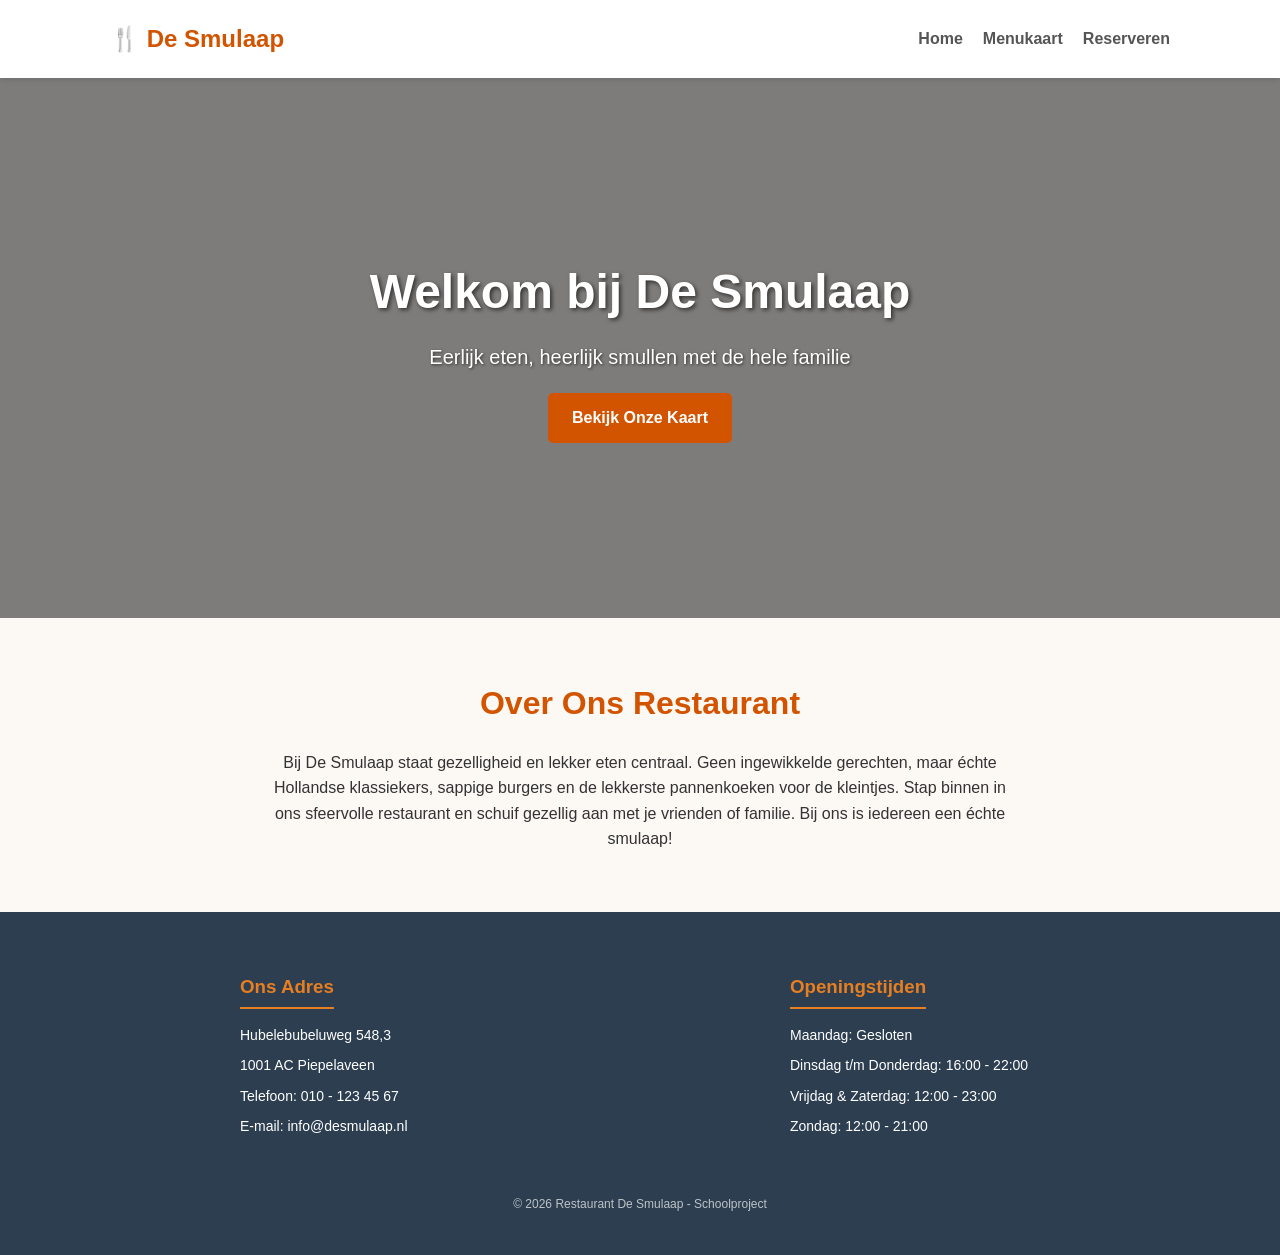
==== index.html @ 7629d1fe "Update index.html" ====
<!DOCTYPE html>
<html lang="nl">
<head>
    <meta charset="UTF-8">
    <meta name="viewport" content="width=device-width, initial-scale=1.0">
    <title>Restaurant De Smulaap | Gezellig & Heerlijk Smullen</title>
    <!-- Koppeling naar het losse CSS bestand -->
    <link rel="stylesheet" href="style.css">
</head>
<body>

    <!-- Navigatiebalk -->
    <header>
        <div class="nav-container">
            <a href="index.html" class="logo">🍴 De Smulaap</a>
            <nav>
                <ul>
                    <li><a href="index.html">Home</a></li>
                    <li><a href="menu.html">Menukaart</a></li>
                    <li><a href="reserveren.html">Reserveren</a></li>
                </ul>
            </nav>
        </div>
    </header>

    <!-- Welkomstsectie -->
    <section class="hero">
        <h1>Welkom bij De Smulaap</h1>
        <p>Eerlijk eten, heerlijk smullen met de hele familie</p>
        <a href="menu.html" class="btn">Bekijk Onze Kaart</a>
    </section>

    <!-- Over ons informatie -->
    <section class="about-section">
        <h2>Over Ons Restaurant</h2>
        <p>Bij De Smulaap staat gezelligheid en lekker eten centraal. Geen ingewikkelde gerechten, maar échte Hollandse klassiekers, sappige burgers en de lekkerste pannenkoeken voor de kleintjes. Stap binnen in ons sfeervolle restaurant en schuif gezellig aan met je vrienden of familie. Bij ons is iedereen een échte smulaap!</p>
    </section>

    <!-- Footer met praktische info -->
    <footer>
        <div class="footer-container">
            <div class="footer-box">
                <h3>Ons Adres</h3>
                <p>Hubelebubeluweg 548,3</p>
                <p>1001 AC Piepelaveen</p>
                <p>Telefoon: 010 - 123 45 67</p>
                <p>E-mail: info@desmulaap.nl</p>
            </div>
            <div class="footer-box">
                <h3>Openingstijden</h3>
                <p>Maandag: Gesloten</p>
                <p>Dinsdag t/m Donderdag: 16:00 - 22:00</p>
                <p>Vrijdag & Zaterdag: 12:00 - 23:00</p>
                <p>Zondag: 12:00 - 21:00</p>
            </div>
        </div>
        <div class="copyright">
            <p>&copy; 2026 Restaurant De Smulaap - Schoolproject</p>
        </div>
    </footer>

</body>
</html>
---- style.css ----
/* ==========================================
   BASISSTIJLEN & KLEUREN (De Smulaap)
   ========================================== */
* {
    margin: 0;
    padding: 0;
    box-sizing: border-box;
    font-family: 'Segoe UI', Tahoma, Geneva, Verdana, sans-serif;
}

body {
    background-color: #fcf9f5;
    color: #333;
    line-height: 1.6;
}

/* ==========================================
   NAVIGATIEBALK
   ========================================== */
header {
    background-color: #ffffff;
    box-shadow: 0 2px 5px rgba(0,0,0,0.1);
    position: sticky;
    top: 0;
    z-index: 1000;
}

.nav-container {
    display: flex;
    justify-content: space-between;
    align-items: center;
    max-width: 1100px;
    margin: 0 auto;
    padding: 20px;
}

.logo {
    font-size: 24px;
    font-weight: bold;
    color: #d35400; /* Warm oranje */
    text-decoration: none;
}

nav ul {
    display: flex;
    list-style: none;
}

nav ul li {
    margin-left: 20px;
}

nav ul li a {
    text-decoration: none;
    color: #555;
    font-weight: 600;
    transition: color 0.3s;
}

nav ul li a:hover {
    color: #d35400;
}

/* ==========================================
   STARTPAGINA (INDEX) & HERO SECTIES
   ========================================== */
.hero {
    background: linear-gradient(rgba(0, 0, 0, 0.5), rgba(0, 0, 0, 0.5)), url('https://unsplash.com') no-repeat center center/cover;
    height: 60vh;
    display: flex;
    flex-direction: column;
    justify-content: center;
    align-items: center;
    text-align: center;
    color: white;
    padding: 20px;
}

.hero h1 {
    font-size: 48px;
    margin-bottom: 10px;
    text-shadow: 2px 2px 4px rgba(0,0,0,0.6);
}

.hero p {
    font-size: 20px;
    margin-bottom: 20px;
    text-shadow: 1px 1px 3px rgba(0,0,0,0.6);
}

.btn {
    background-color: #d35400;
    color: white;
    padding: 12px 24px;
    text-decoration: none;
    border-radius: 5px;
    font-weight: bold;
    transition: background 0.3s;
}

.btn:hover {
    background-color: #e67e22;
}

.about-section {
    max-width: 800px;
    margin: 60px auto;
    text-align: center;
    padding: 0 20px;
}

.about-section h2 {
    font-size: 32px;
    color: #d35400;
    margin-bottom: 20px;
}

/* ==========================================
   MENUKAART (MENU)
   ========================================== */
.menu-title-section {
    background: linear-gradient(rgba(0, 0, 0, 0.4), rgba(0, 0, 0, 0.4)), url('https://unsplash.com') no-repeat center center/cover;
    height: 30vh;
    display: flex;
    justify-content: center;
    align-items: center;
    color: white;
    text-align: center;
}

.menu-title-section h1 {
    font-size: 42px;
    text-shadow: 2px 2px 4px rgba(0,0,0,0.6);
}

.menu-container {
    max-width: 1000px;
    margin: 40px auto;
    padding: 0 20px;
}

.menu-category {
    margin-bottom: 40px;
    background: #ffffff;
    padding: 25px;
    border-radius: 8px;
    box-shadow: 0 2px 10px rgba(0,0,0,0.05);
}

.menu-category h2 {
    color: #d35400;
    border-bottom: 2px solid #f39c12;
    padding-bottom: 8px;
    margin-bottom: 20px;
    font-size: 26px;
}

.menu-grid {
    display: grid;
    grid-template-columns: 1fr 1fr;
    gap: 20px;
}

.menu-item {
    padding: 10px 0;
    border-bottom: 1px dashed #ddd;
}

.menu-item-header {
    display: flex;
    justify-content: space-between;
    font-weight: bold;
    font-size: 18px;
}

.menu-item-price {
    color: #d35400;
}

.menu-item-description {
    font-size: 14px;
    color: #777;
    margin-top: 5px;
}

/* ==========================================
   RESERVERINGSFORMULIER (RESERVEREN)
   ========================================== */
.reservation-section {
    max-width: 600px;
    margin: 50px auto;
    padding: 30px;
    background: #ffffff;
    border-radius: 8px;
    box-shadow: 0 4px 15px rgba(0,0,0,0.05);
}

.reservation-section h1 {
    color: #d35400;
    margin-bottom: 10px;
    text-align: center;
}

.reservation-section p {
    text-align: center;
    color: #666;
    margin-bottom: 30px;
}

.form-group {
    margin-bottom: 20px;
}

.form-group label {
    display: block;
    margin-bottom: 8px;
    font-weight: 600;
    color: #444;
}

.form-group input, 
.form-group select, 
.form-group textarea {
    width: 100%;
    padding: 12px;
    border: 1px solid #ddd;
    border-radius: 5px;
    font-size: 16px;
    background-color: #fafafa;
    transition: border-color 0.3s;
}

.form-group input:focus, 
.form-group select:focus, 
.form-group textarea:focus {
    border-color: #d35400;
    outline: none;
    background-color: #fff;
}

.submit-btn {
    display: block;
    width: 100%;
    background-color: #d35400;
    color: white;
    border: none;
    padding: 14px;
    font-size: 18px;
    font-weight: bold;
    border-radius: 5px;
    cursor: pointer;
    transition: background 0.3s;
    margin-top: 25px;
}

.submit-btn:hover {
    background-color: #e67e22;
}

/* ==========================================
   FOOTER (ALGEMENE ONDERKANT)
   ========================================== */
footer {
    background-color: #2c3e50;
    color: white;
    padding: 40px 20px;
    margin-top: 60px;
}

.footer-container {
    display: flex;
    justify-content: space-around;
    flex-wrap: wrap;
    max-width: 1100px;
    margin: 0 auto;
}

.footer-box {
    margin: 20px;
    min-width: 250px;
}

.footer-box h3 {
    margin-bottom: 15px;
    color: #e67e22;
    border-bottom: 2px solid #e67e22;
    padding-bottom: 5px;
    display: inline-block;
}

.footer-box p {
    margin-bottom: 8px;
    font-size: 14px;
}

.copyright {
    text-align: center;
    margin-top: 30px;
    font-size: 12px;
    color: #bdc3c7;
}

/* ==========================================
   RESPONSIVE DESIGN (MOBIEL)
   ========================================== */
@media (max-width: 768px) {
    .nav-container {
        flex-direction: column;
    }
    nav ul {
        margin-top: 15px;
    }
    .menu-grid {
        grid-template-columns: 1fr;
    }
    .reservation-section {
        margin: 20px;
        padding: 20px;
    }
    .footer-container {
        flex-direction: column;
        text-align: center;
    }
    .footer-box h3 {
        display: block;
        width: 100%;
    }
}
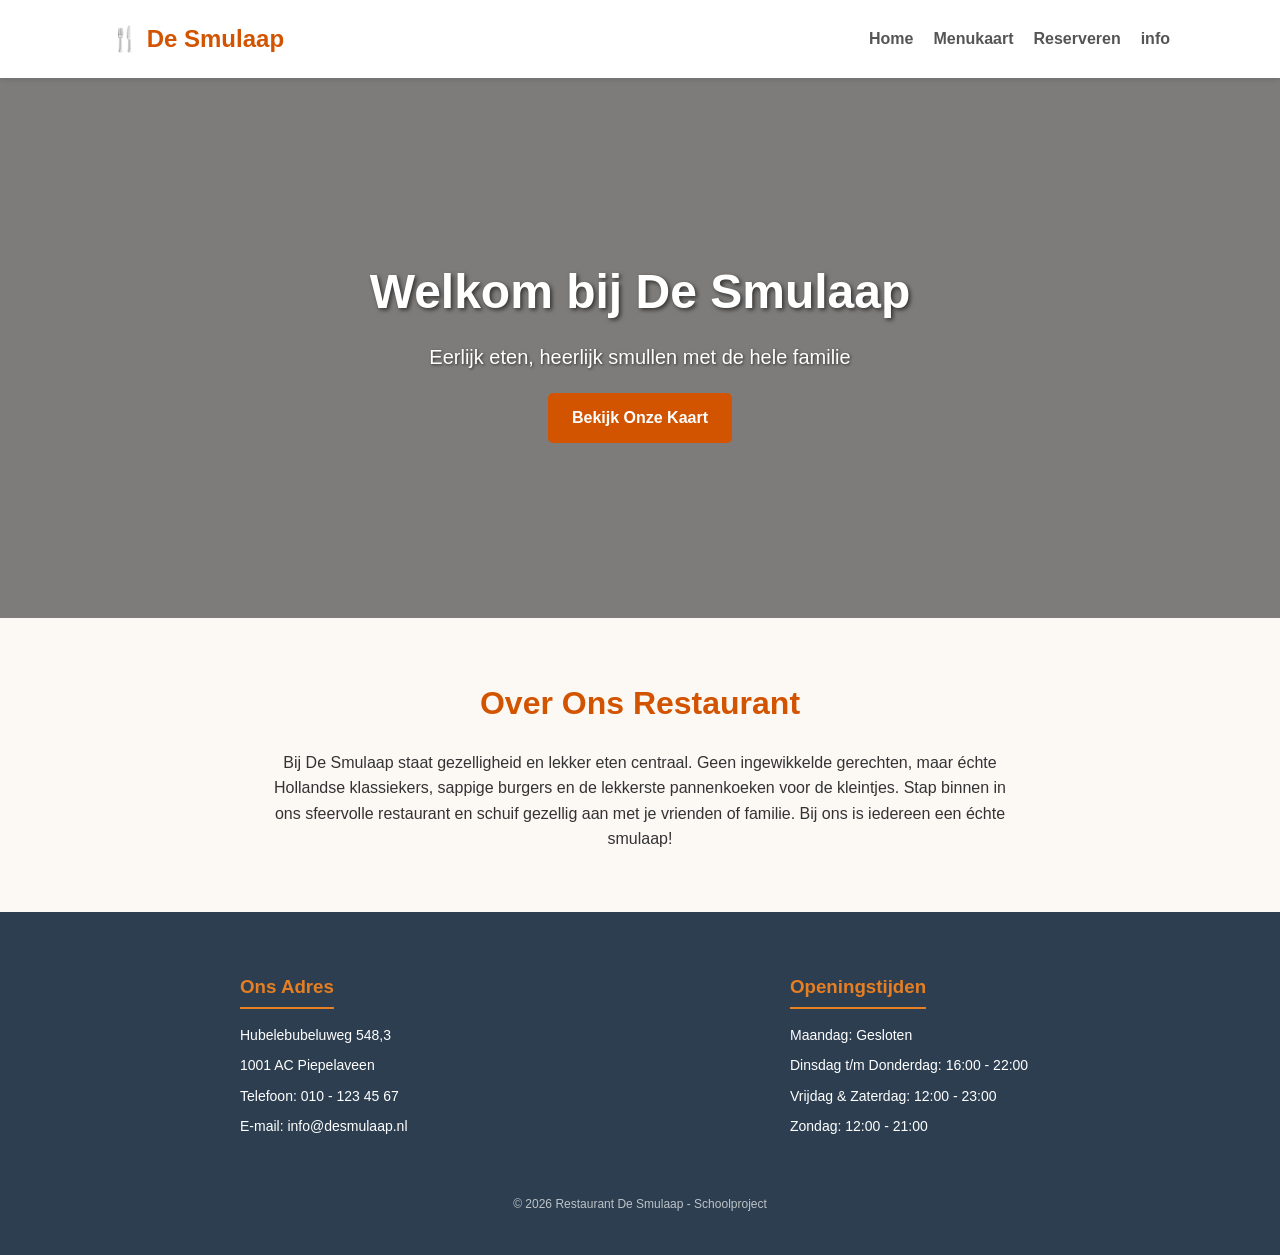
==== commit 07d16d80: "Update index.html" ====
--- a/index.html
+++ b/index.html
@@ -18,6 +18,7 @@
                     <li><a href="index.html">Home</a></li>
                     <li><a href="menu.html">Menukaart</a></li>
                     <li><a href="reserveren.html">Reserveren</a></li>
+                    <li><a href="info.html">info</a></li>
                 </ul>
             </nav>
         </div>
--- a/style.css
+++ b/style.css
@@ -326,3 +326,62 @@
         width: 100%;
     }
 }
+/* ==========================================
+   INFORMATIE & NIEUWS PAGINA (INFO)
+   ========================================== */
+.info-section {
+    max-width: 900px;
+    margin: 40px auto;
+    padding: 0 20px;
+}
+
+.info-card {
+    background: #ffffff;
+    padding: 25px;
+    border-radius: 8px;
+    box-shadow: 0 2px 10px rgba(0,0,0,0.05);
+    margin-bottom: 30px;
+}
+
+.info-card h2 {
+    color: #d35400;
+    border-bottom: 2px solid #f39c12;
+    padding-bottom: 8px;
+    margin-bottom: 20px;
+}
+
+.staff-grid {
+    display: grid;
+    grid-template-columns: repeat(auto-fit, minmax(200px, 1fr));
+    gap: 20px;
+    margin-top: 15px;
+}
+
+.staff-member {
+    background: #fcf9f5;
+    padding: 15px;
+    border-radius: 5px;
+    text-align: center;
+    border: 1px solid #eee;
+}
+
+.staff-role {
+    font-weight: bold;
+    color: #d35400;
+    margin-bottom: 5px;
+}
+
+.news-item {
+    background: #fcf9f5;
+    padding: 15px;
+    border-left: 4px solid #d35400;
+    border-radius: 0 5px 5px 0;
+    margin-top: 15px;
+}
+
+.news-date {
+    font-size: 12px;
+    color: #777;
+    margin-bottom: 5px;
+}
+
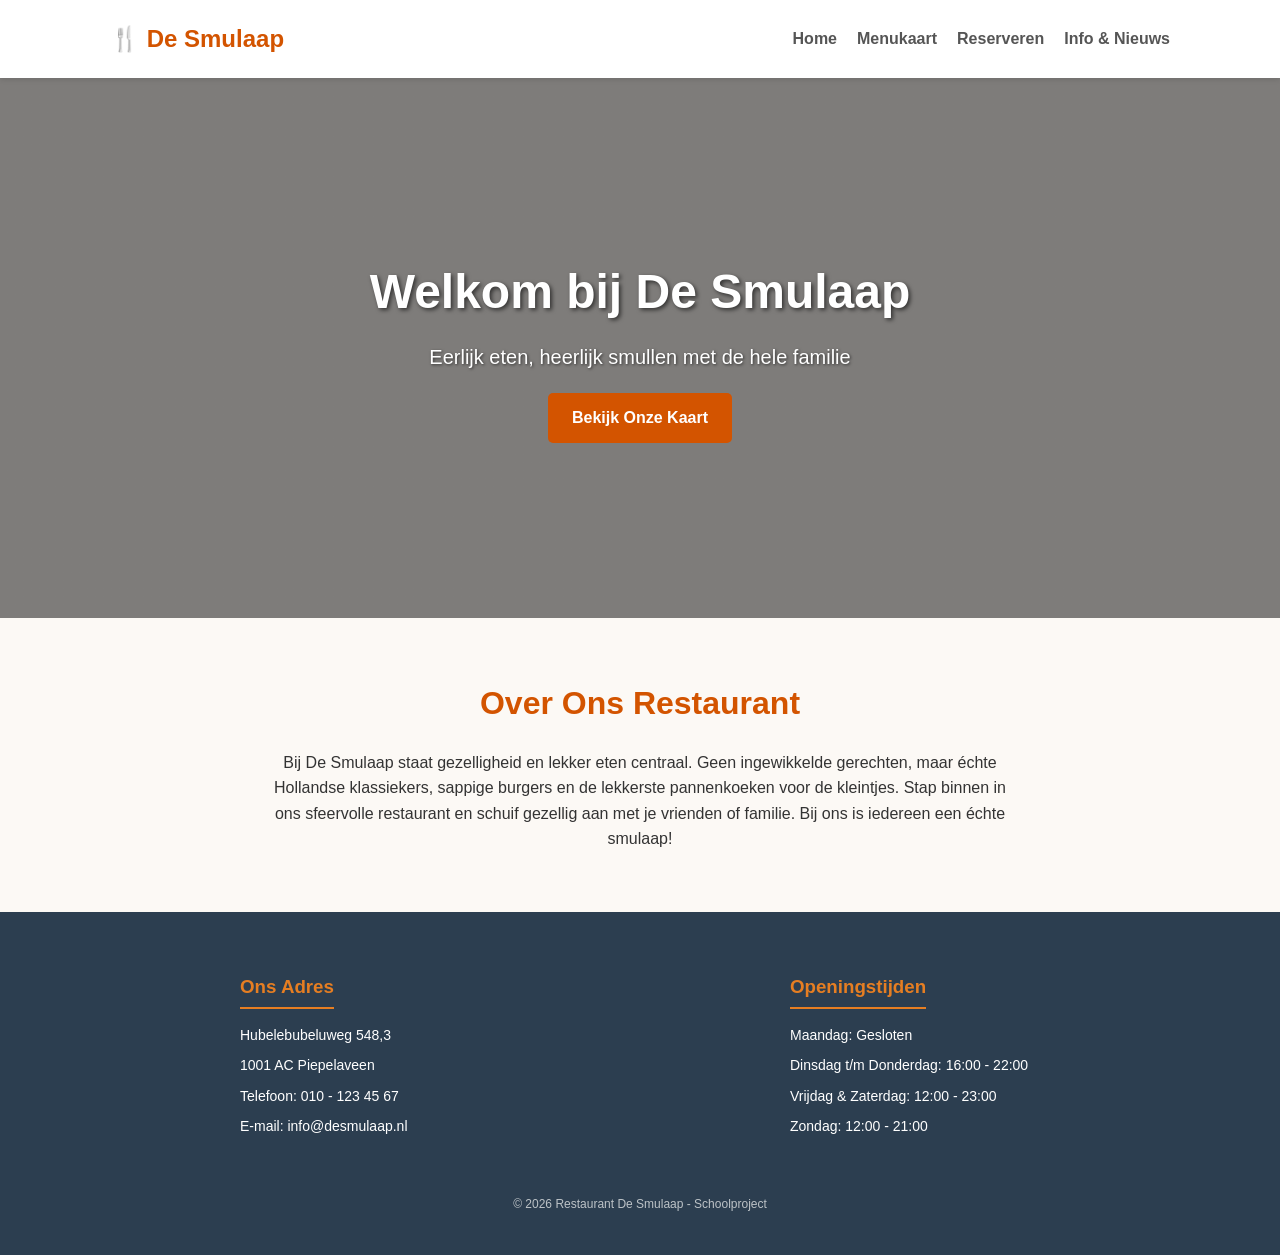
==== commit a537d26a: "Update index.html" ====
--- a/index.html
+++ b/index.html
@@ -18,7 +18,7 @@
                     <li><a href="index.html">Home</a></li>
                     <li><a href="menu.html">Menukaart</a></li>
                     <li><a href="reserveren.html">Reserveren</a></li>
-                    <li><a href="info.html">info</a></li>
+                    <li><a href="info.html">Info & Nieuws</a></li>
                 </ul>
             </nav>
         </div>
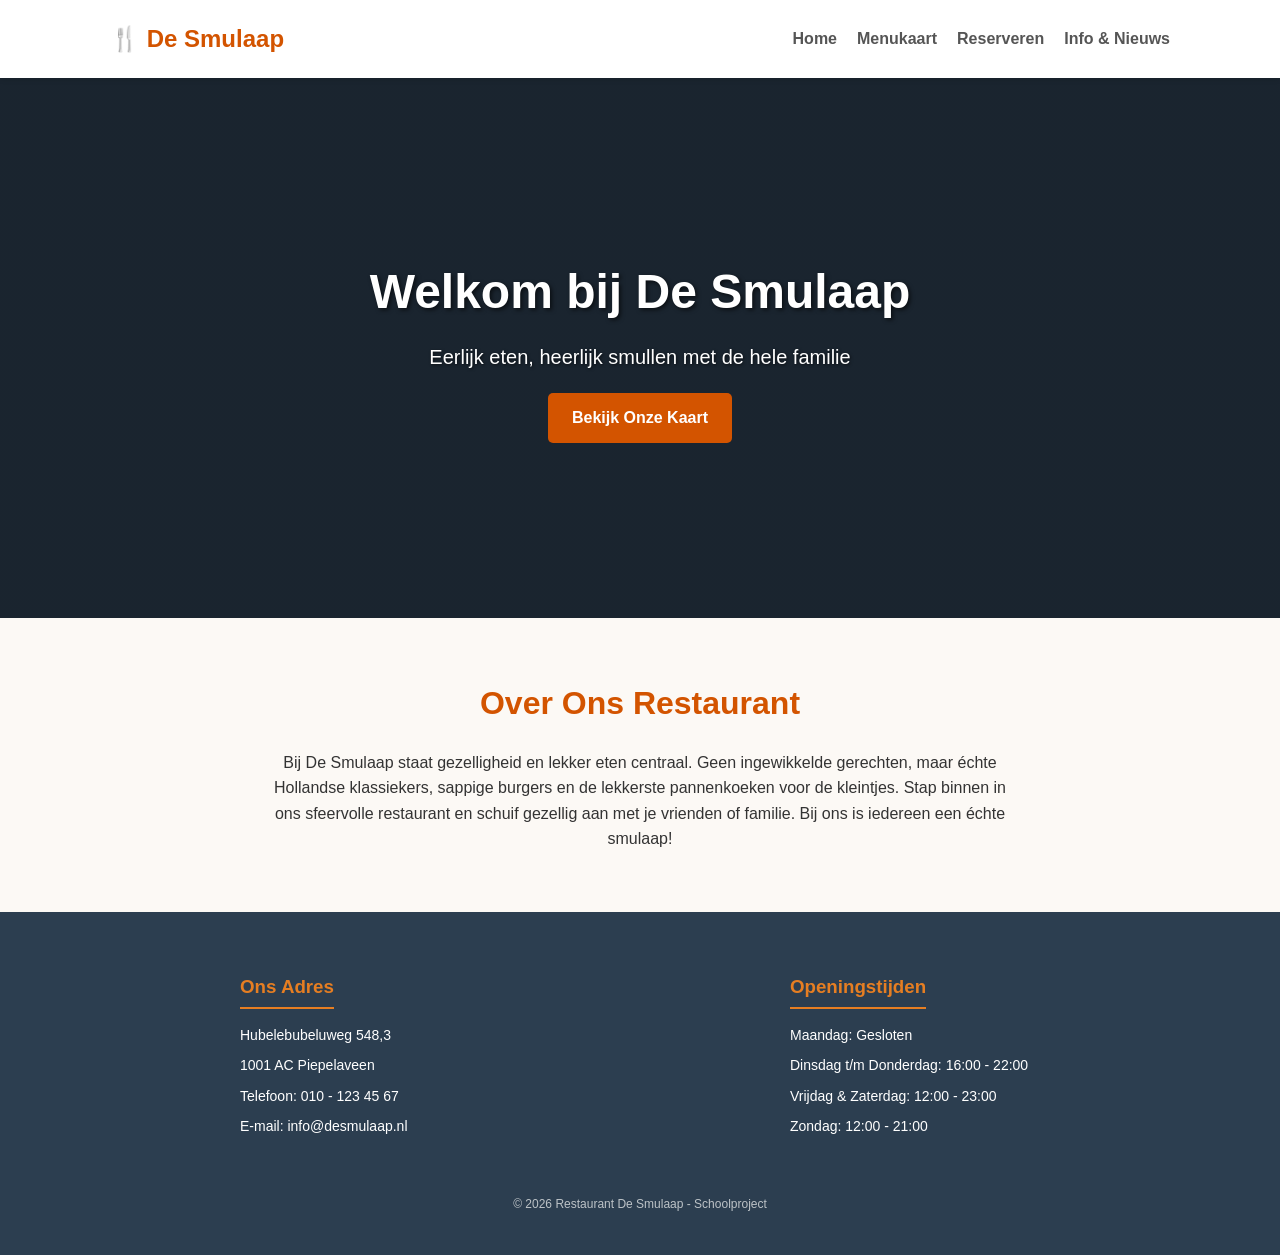
==== commit a10a1250: "Update index.html" ====
--- a/index.html
+++ b/index.html
@@ -4,8 +4,8 @@
     <meta charset="UTF-8">
     <meta name="viewport" content="width=device-width, initial-scale=1.0">
     <title>Restaurant De Smulaap | Gezellig & Heerlijk Smullen</title>
-    <!-- Koppeling naar het losse CSS bestand -->
     <link rel="stylesheet" href="style.css">
+    <link rel="icon" type="image/png" href="images/favicon.png">
 </head>
 <body>
 
@@ -24,7 +24,7 @@
         </div>
     </header>
 
-    <!-- Welkomstsectie -->
+    <!-- Welkomstsectie (Achtergrondkleur grijs wordt geregeld via CSS) -->
     <section class="hero">
         <h1>Welkom bij De Smulaap</h1>
         <p>Eerlijk eten, heerlijk smullen met de hele familie</p>
--- a/style.css
+++ b/style.css
@@ -384,4 +384,445 @@
     color: #777;
     margin-bottom: 5px;
 }
-
+/* ==========================================
+   EXTRA STYLING VOOR DE NIEUWSFOTO
+   ========================================== */
+.news-container {
+    display: flex;
+    gap: 20px;
+    align-items: center;
+    margin-top: 15px;
+}
+
+.news-image {
+    width: 200px;
+    height: 150px;
+    object-fit: cover;
+    border-radius: 5px;
+    box-shadow: 0 2px 5px rgba(0,0,0,0.1);
+}
+
+.news-content {
+    flex: 1;
+}
+
+/* Zorg dat op mobiel de foto boven de tekst komt */
+@media (max-width: 600px) {
+    .news-container {
+        flex-direction: column;
+        align-items: flex-start;
+    }
+    .news-image {
+        width: 100%;
+        height: auto;
+    }
+}
+/* ==========================================
+   BASISSTIJLEN & KLEUREN (De Smulaap)
+   ========================================== */
+* {
+    margin: 0;
+    padding: 0;
+    box-sizing: border-box;
+    font-family: 'Segoe UI', Tahoma, Geneva, Verdana, sans-serif;
+}
+
+body {
+    background-color: #fcf9f5;
+    color: #333;
+    line-height: 1.6;
+}
+
+/* ==========================================
+   NAVIGATIEBALK
+   ========================================== */
+header {
+    background-color: #ffffff;
+    box-shadow: 0 2px 5px rgba(0,0,0,0.1);
+    position: sticky;
+    top: 0;
+    z-index: 1000;
+}
+
+.nav-container {
+    display: flex;
+    justify-content: space-between;
+    align-items: center;
+    max-width: 1100px;
+    margin: 0 auto;
+    padding: 20px;
+}
+
+.logo {
+    font-size: 24px;
+    font-weight: bold;
+    color: #d35400;
+    text-decoration: none;
+}
+
+nav ul {
+    display: flex;
+    list-style: none;
+}
+
+nav ul li {
+    margin-left: 20px;
+}
+
+nav ul li a {
+    text-decoration: none;
+    color: #555;
+    font-weight: 600;
+    transition: color 0.3s;
+}
+
+nav ul li a:hover {
+    color: #d35400;
+}
+
+/* ==========================================
+   STARTPAGINA (INDEX)
+   ========================================== */
+.hero {
+    background-color: #34495e; /* De moderne grijze achtergrond */
+    height: 60vh;
+    display: flex;
+    flex-direction: column;
+    justify-content: center;
+    align-items: center;
+    text-align: center;
+    color: white;
+    padding: 20px;
+}
+
+.hero h1 {
+    font-size: 48px;
+    margin-bottom: 10px;
+    text-shadow: 2px 2px 4px rgba(0,0,0,0.6);
+}
+
+.hero p {
+    font-size: 20px;
+    margin-bottom: 20px;
+    text-shadow: 1px 1px 3px rgba(0,0,0,0.6);
+}
+
+.btn {
+    background-color: #d35400;
+    color: white;
+    padding: 12px 24px;
+    text-decoration: none;
+    border-radius: 5px;
+    font-weight: bold;
+    transition: background 0.3s;
+}
+
+.btn:hover {
+    background-color: #e67e22;
+}
+
+.about-section {
+    max-width: 800px;
+    margin: 60px auto;
+    text-align: center;
+    padding: 0 20px;
+}
+
+.about-section h2 {
+    font-size: 32px;
+    color: #d35400;
+    margin-bottom: 20px;
+}
+
+/* ==========================================
+   MENUKAART (MENU)
+   ========================================== */
+.menu-title-section {
+    background-color: #34495e; /* De moderne grijze achtergrond */
+    height: 30vh;
+    display: flex;
+    justify-content: center;
+    align-items: center;
+    color: white;
+    text-align: center;
+}
+
+.menu-title-section h1 {
+    font-size: 42px;
+    text-shadow: 2px 2px 4px rgba(0,0,0,0.6);
+}
+
+.menu-container {
+    max-width: 1000px;
+    margin: 40px auto;
+    padding: 0 20px;
+}
+
+.menu-category {
+    margin-bottom: 40px;
+    background: #ffffff;
+    padding: 25px;
+    border-radius: 8px;
+    box-shadow: 0 2px 10px rgba(0,0,0,0.05);
+}
+
+.menu-category h2 {
+    color: #d35400;
+    border-bottom: 2px solid #f39c12;
+    padding-bottom: 8px;
+    margin-bottom: 20px;
+    font-size: 26px;
+}
+
+.menu-grid {
+    display: grid;
+    grid-template-columns: 1fr 1fr;
+    gap: 20px;
+}
+
+.menu-item {
+    padding: 10px 0;
+    border-bottom: 1px dashed #ddd;
+}
+
+.menu-item-header {
+    display: flex;
+    justify-content: space-between;
+    font-weight: bold;
+    font-size: 18px;
+}
+
+.menu-item-price {
+    color: #d35400;
+}
+
+.menu-item-description {
+    font-size: 14px;
+    color: #777;
+    margin-top: 5px;
+}
+
+/* ==========================================
+   INFO & NIEUWS PAGINA (INFO)
+   ========================================== */
+.info-section {
+    max-width: 900px;
+    margin: 40px auto;
+    padding: 0 20px;
+}
+
+.info-card {
+    background: #ffffff;
+    padding: 25px;
+    border-radius: 8px;
+    box-shadow: 0 2px 10px rgba(0,0,0,0.05);
+    margin-bottom: 30px;
+}
+
+.info-card h2 {
+    color: #d35400;
+    border-bottom: 2px solid #f39c12;
+    padding-bottom: 8px;
+    margin-bottom: 20px;
+}
+
+.news-container {
+    display: flex;
+    gap: 20px;
+    align-items: center;
+    margin-top: 15px;
+}
+
+.news-image {
+    width: 200px;
+    height: 150px;
+    object-fit: cover;
+    border-radius: 5px;
+    box-shadow: 0 2px 5px rgba(0,0,0,0.1);
+}
+
+.news-content {
+    flex: 1;
+}
+
+.news-item {
+    background: #fcf9f5;
+    padding: 15px;
+    border-left: 4px solid #d35400;
+    border-radius: 0 5px 5px 0;
+    margin-top: 15px;
+}
+
+.news-date {
+    font-size: 12px;
+    color: #777;
+    margin-bottom: 5px;
+}
+
+.staff-grid {
+    display: grid;
+    grid-template-columns: repeat(auto-fit, minmax(200px, 1fr));
+    gap: 20px;
+    margin-top: 15px;
+}
+
+.staff-member {
+    background: #fcf9f5;
+    padding: 15px;
+    border-radius: 5px;
+    text-align: center;
+    border: 1px solid #eee;
+}
+
+.staff-role {
+    font-weight: bold;
+    color: #d35400;
+    margin-bottom: 5px;
+}
+
+/* ==========================================
+   RESERVERINGSFORMULIER
+   ========================================== */
+.reservation-section {
+    max-width: 600px;
+    margin: 50px auto;
+    padding: 30px;
+    background: #ffffff;
+    border-radius: 8px;
+    box-shadow: 0 4px 15px rgba(0,0,0,0.05);
+}
+
+.reservation-section h1 {
+    color: #d35400;
+    margin-bottom: 10px;
+    text-align: center;
+}
+
+.reservation-section p {
+    text-align: center;
+    color: #666;
+    margin-bottom: 30px;
+}
+
+.form-group {
+    margin-bottom: 20px;
+}
+
+.form-group label {
+    display: block;
+    margin-bottom: 8px;
+    font-weight: 600;
+    color: #444;
+}
+
+.form-group input, 
+.form-group select, 
+.form-group textarea {
+    width: 100%;
+    padding: 12px;
+    border: 1px solid #ddd;
+    border-radius: 5px;
+    font-size: 16px;
+    background-color: #fafafa;
+    transition: border-color 0.3s;
+}
+
+.form-group input:focus, 
+.form-group select:focus, 
+.form-group textarea:focus {
+    border-color: #d35400;
+    outline: none;
+    background-color: #fff;
+}
+
+.submit-btn {
+    display: block;
+    width: 100%;
+    background-color: #d35400;
+    color: white;
+    border: none;
+    padding: 14px;
+    font-size: 18px;
+    font-weight: bold;
+    border-radius: 5px;
+    cursor: pointer;
+    transition: background 0.3s;
+    margin-top: 25px;
+}
+
+.submit-btn:hover {
+    background-color: #e67e22;
+}
+
+/* ==========================================
+   FOOTER & RESPONSIVE DESIGN
+   ========================================== */
+footer {
+    background-color: #2c3e50;
+    color: white;
+    padding: 40px 20px;
+    margin-top: 60px;
+}
+
+.footer-container {
+    display: flex;
+    justify-content: space-around;
+    flex-wrap: wrap;
+    max-width: 1100px;
+    margin: 0 auto;
+}
+
+.footer-box {
+    margin: 20px;
+    min-width: 250px;
+}
+
+.footer-box h3 {
+    margin-bottom: 15px;
+    color: #e67e22;
+    border-bottom: 2px solid #e67e22;
+    padding-bottom: 5px;
+    display: inline-block;
+}
+
+.footer-box p {
+    margin-bottom: 8px;
+    font-size: 14px;
+}
+
+.copyright {
+    text-align: center;
+    margin-top: 30px;
+    font-size: 12px;
+    color: #bdc3c7;
+}
+
+@media (max-width: 768px) {
+    .nav-container {
+        flex-direction: column;
+    }
+    nav ul {
+        margin-top: 15px;
+    }
+    .menu-grid {
+        grid-template-columns: 1fr;
+    }
+    .reservation-section {
+        margin: 20px;
+        padding: 20px;
+    }
+    .footer-container {
+        flex-direction: column;
+        text-align: center;
+    }
+    .news-container {
+        flex-direction: column;
+        align-items: flex-start;
+    }
+    .news-image {
+        width: 100%;
+        height: auto;
+    }
+}
+
+
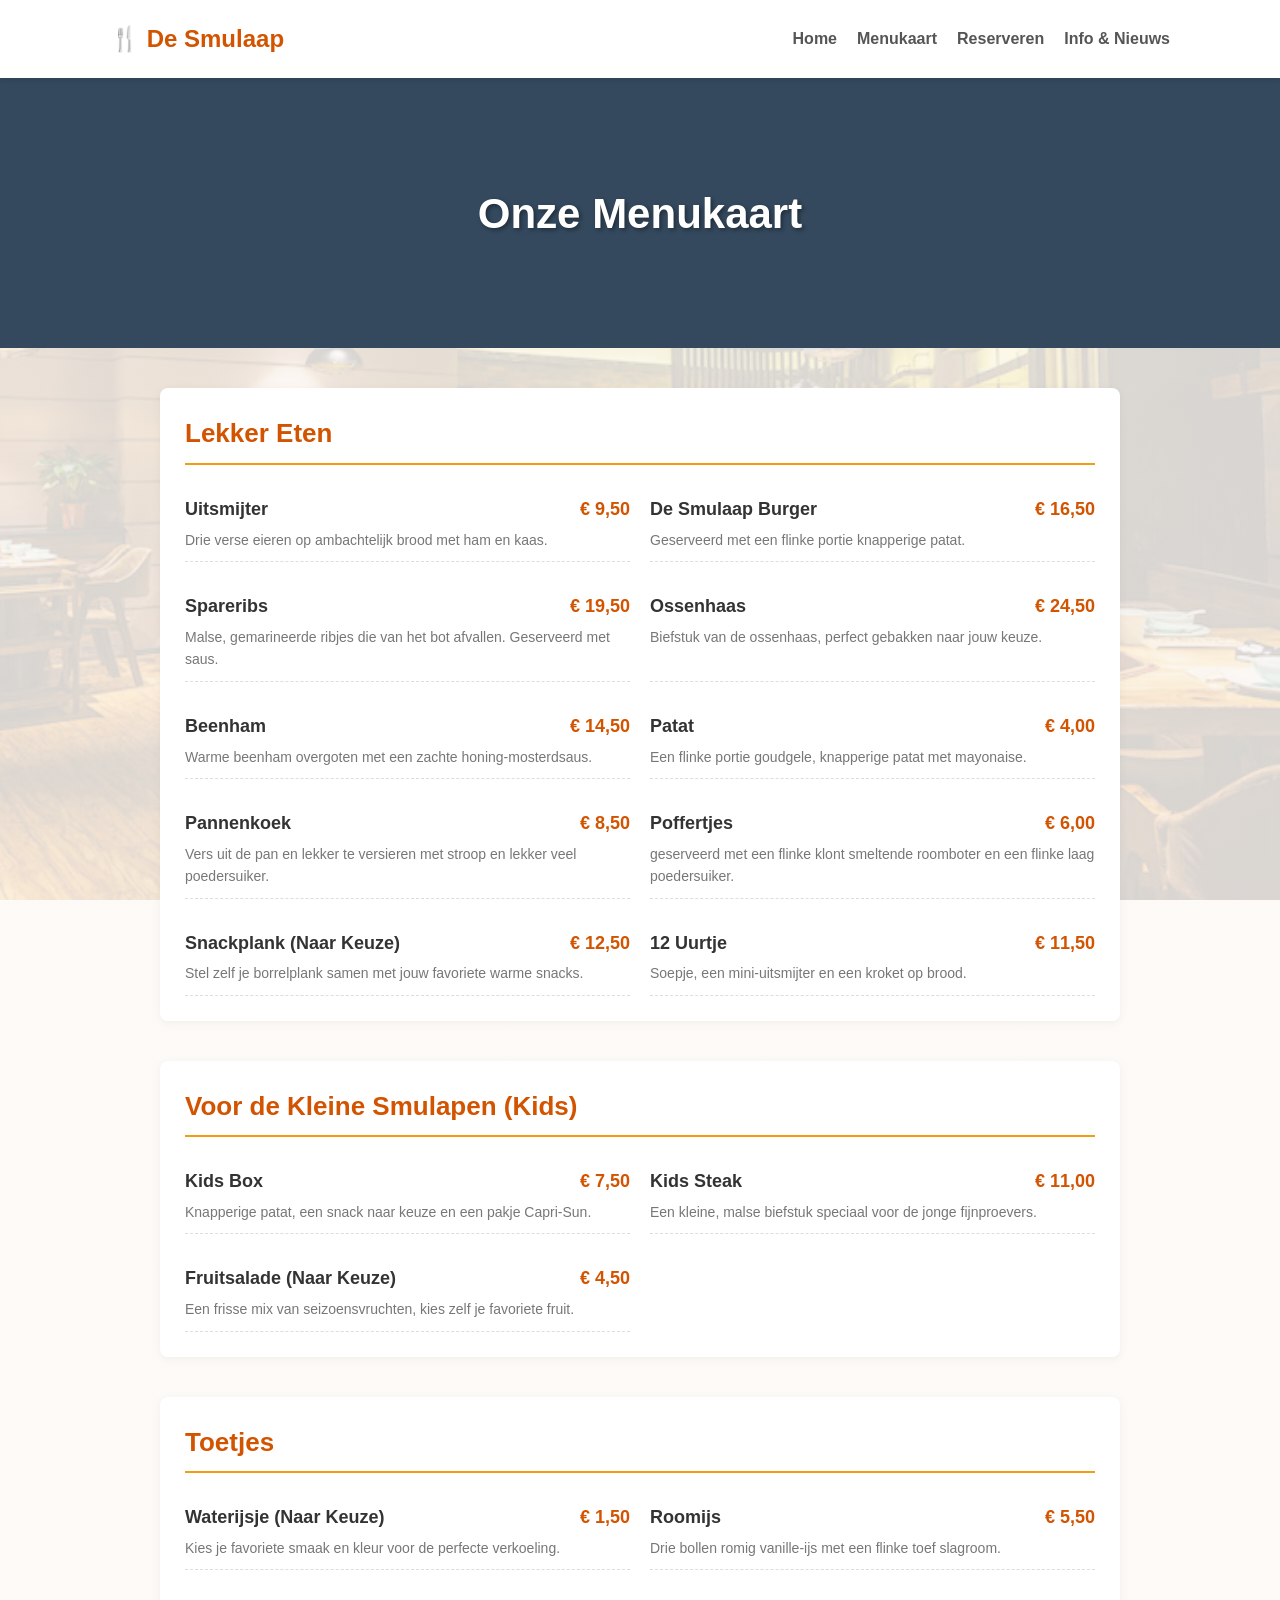
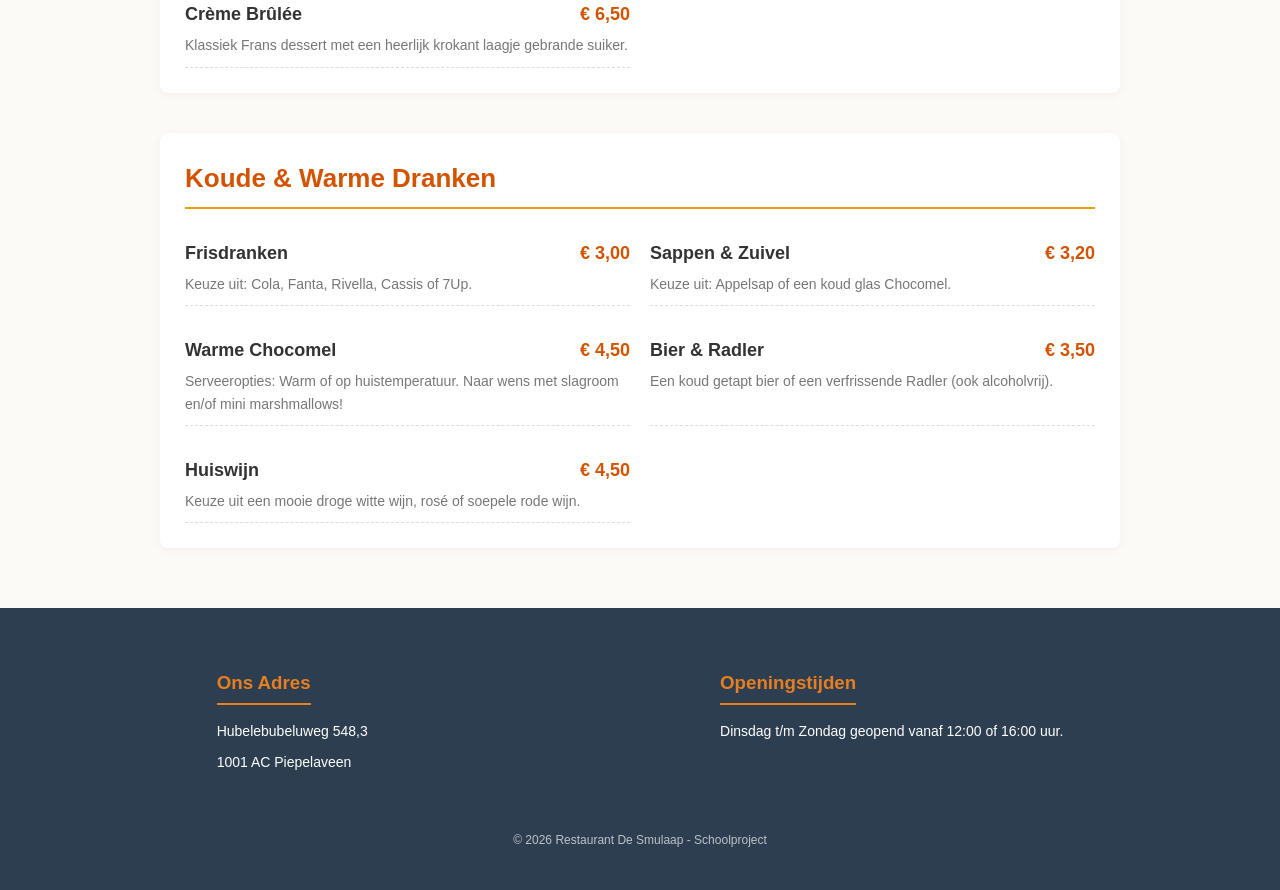
==== commit b9da837e: "Update index.html" ====
--- a/index.html
+++ b/index.html
@@ -3,7 +3,8 @@
 <head>
     <meta charset="UTF-8">
     <meta name="viewport" content="width=device-width, initial-scale=1.0">
-    <title>Restaurant De Smulaap | Gezellig & Heerlijk Smullen</title>
+    <title>Menukaart | De Smulaap</title>
+    <!-- Koppeling naar het losse CSS bestand -->
     <link rel="stylesheet" href="style.css">
     <link rel="icon" type="image/png" href="images/favicon.png">
 </head>
@@ -24,35 +25,139 @@
         </div>
     </header>
 
-    <!-- Welkomstsectie (Achtergrondkleur grijs wordt geregeld via CSS) -->
-    <section class="hero">
-        <h1>Welkom bij De Smulaap</h1>
-        <p>Eerlijk eten, heerlijk smullen met de hele familie</p>
-        <a href="menu.html" class="btn">Bekijk Onze Kaart</a>
+    <!-- Kop boven de menukaart met grijze achtergrond -->
+    <section class="menu-title-section">
+        <h1>Onze Menukaart</h1>
     </section>
 
-    <!-- Over ons informatie -->
-    <section class="about-section">
-        <h2>Over Ons Restaurant</h2>
-        <p>Bij De Smulaap staat gezelligheid en lekker eten centraal. Geen ingewikkelde gerechten, maar échte Hollandse klassiekers, sappige burgers en de lekkerste pannenkoeken voor de kleintjes. Stap binnen in ons sfeervolle restaurant en schuif gezellig aan met je vrienden of familie. Bij ons is iedereen een échte smulaap!</p>
-    </section>
+    <!-- De Menukaart inhoud -->
+    <main class="menu-container">
 
-    <!-- Footer met praktische info -->
+        <!-- Categorie: Eten -->
+        <div class="menu-category">
+            <h2>Lekker Eten</h2>
+            <div class="menu-grid">
+                <div class="menu-item">
+                    <div class="menu-item-header"><span>Uitsmijter</span> <span class="menu-item-price">€ 9,50</span></div>
+                    <div class="menu-item-description">Drie verse eieren op ambachtelijk brood met ham en kaas.</div>
+                </div>
+                <div class="menu-item">
+                    <div class="menu-item-header"><span>De Smulaap Burger</span> <span class="menu-item-price">€ 16,50</span></div>
+                    <div class="menu-item-description">Geserveerd met een flinke portie knapperige patat.</div>
+                </div>
+                <div class="menu-item">
+                    <div class="menu-item-header"><span>Spareribs</span> <span class="menu-item-price">€ 19,50</span></div>
+                    <div class="menu-item-description">Malse, gemarineerde ribjes die van het bot afvallen. Geserveerd met saus.</div>
+                </div>
+                <div class="menu-item">
+                    <div class="menu-item-header"><span>Ossenhaas</span> <span class="menu-item-price">€ 24,50</span></div>
+                    <div class="menu-item-description">Biefstuk van de ossenhaas, perfect gebakken naar jouw keuze.</div>
+                </div>
+                <div class="menu-item">
+                    <div class="menu-item-header"><span>Beenham</span> <span class="menu-item-price">€ 14,50</span></div>
+                    <div class="menu-item-description">Warme beenham overgoten met een zachte honing-mosterdsaus.</div>
+                </div>
+                <div class="menu-item">
+                    <div class="menu-item-header"><span>Patat</span> <span class="menu-item-price">€ 4,00</span></div>
+                    <div class="menu-item-description">Een flinke portie goudgele, knapperige patat met mayonaise.</div>
+                </div>
+                <div class="menu-item">
+                    <div class="menu-item-header"><span>Pannenkoek</span> <span class="menu-item-price">€ 8,50</span></div>
+                    <div class="menu-item-description">Vers uit de pan en lekker te versieren met stroop en lekker veel poedersuiker.</div>
+                </div>
+                <div class="menu-item">
+                    <div class="menu-item-header"><span>Poffertjes</span> <span class="menu-item-price">€ 6,00</span></div>
+                    <div class="menu-item-description">geserveerd met een flinke klont smeltende roomboter en een flinke laag poedersuiker.</div>
+                </div>
+                <div class="menu-item">
+                    <div class="menu-item-header"><span>Snackplank (Naar Keuze)</span> <span class="menu-item-price">€ 12,50</span></div>
+                    <div class="menu-item-description">Stel zelf je borrelplank samen met jouw favoriete warme snacks.</div>
+                </div>
+                <div class="menu-item">
+                    <div class="menu-item-header"><span>12 Uurtje</span> <span class="menu-item-price">€ 11,50</span></div>
+                    <div class="menu-item-description">Soepje, een mini-uitsmijter en een kroket op brood.</div>
+                </div>
+            </div>
+        </div>
+
+        <!-- Categorie: Kids -->
+        <div class="menu-category">
+            <h2>Voor de Kleine Smulapen (Kids)</h2>
+            <div class="menu-grid">
+                <div class="menu-item">
+                    <div class="menu-item-header"><span>Kids Box</span> <span class="menu-item-price">€ 7,50</span></div>
+                    <div class="menu-item-description">Knapperige patat, een snack naar keuze en een pakje Capri-Sun.</div>
+                </div>
+                <div class="menu-item">
+                    <div class="menu-item-header"><span>Kids Steak</span> <span class="menu-item-price">€ 11,00</span></div>
+                    <div class="menu-item-description">Een kleine, malse biefstuk speciaal voor de jonge fijnproevers.</div>
+                </div>
+                <div class="menu-item">
+                    <div class="menu-item-header"><span>Fruitsalade (Naar Keuze)</span> <span class="menu-item-price">€ 4,50</span></div>
+                    <div class="menu-item-description">Een frisse mix van seizoensvruchten, kies zelf je favoriete fruit.</div>
+                </div>
+            </div>
+        </div>
+
+        <!-- Categorie: Toetjes -->
+        <div class="menu-category">
+            <h2>Toetjes</h2>
+            <div class="menu-grid">
+                <div class="menu-item">
+                    <div class="menu-item-header"><span>Waterijsje (Naar Keuze)</span> <span class="menu-item-price">€ 1,50</span></div>
+                    <div class="menu-item-description">Kies je favoriete smaak en kleur voor de perfecte verkoeling.</div>
+                </div>
+                <div class="menu-item">
+                    <div class="menu-item-header"><span>Roomijs</span> <span class="menu-item-price">€ 5,50</span></div>
+                    <div class="menu-item-description">Drie bollen romig vanille-ijs met een flinke toef slagroom.</div>
+                </div>
+                <div class="menu-item">
+                    <div class="menu-item-header"><span>Crème Brûlée</span> <span class="menu-item-price">€ 6,50</span></div>
+                    <div class="menu-item-description">Klassiek Frans dessert met een heerlijk krokant laagje gebrande suiker.</div>
+                </div>
+            </div>
+        </div>
+
+        <!-- Categorie: Drinks -->
+        <div class="menu-category">
+            <h2>Koude & Warme Dranken</h2>
+            <div class="menu-grid">
+                <div class="menu-item">
+                    <div class="menu-item-header"><span>Frisdranken</span> <span class="menu-item-price">€ 3,00</span></div>
+                    <div class="menu-item-description">Keuze uit: Cola, Fanta, Rivella, Cassis of 7Up.</div>
+                </div>
+                <div class="menu-item">
+                    <div class="menu-item-header"><span>Sappen & Zuivel</span> <span class="menu-item-price">€ 3,20</span></div>
+                    <div class="menu-item-description">Keuze uit: Appelsap of een koud glas Chocomel.</div>
+                </div>
+                <div class="menu-item">
+                    <div class="menu-item-header"><span>Warme Chocomel</span> <span class="menu-item-price">€ 4,50</span></div>
+                    <div class="menu-item-description">Serveeropties: Warm of op huistemperatuur. Naar wens met slagroom en/of mini marshmallows!</div>
+                </div>
+                <div class="menu-item">
+                    <div class="menu-item-header"><span>Bier & Radler</span> <span class="menu-item-price">€ 3,50</span></div>
+                    <div class="menu-item-description">Een koud getapt bier of een verfrissende Radler (ook alcoholvrij).</div>
+                </div>
+                <div class="menu-item">
+                    <div class="menu-item-header"><span>Huiswijn</span> <span class="menu-item-price">€ 4,50</span></div>
+                    <div class="menu-item-description">Keuze uit een mooie droge witte wijn, rosé of soepele rode wijn.</div>
+                </div>
+            </div>
+        </div>
+
+    </main>
+
+    <!-- Footer -->
     <footer>
         <div class="footer-container">
             <div class="footer-box">
                 <h3>Ons Adres</h3>
                 <p>Hubelebubeluweg 548,3</p>
                 <p>1001 AC Piepelaveen</p>
-                <p>Telefoon: 010 - 123 45 67</p>
-                <p>E-mail: info@desmulaap.nl</p>
             </div>
             <div class="footer-box">
                 <h3>Openingstijden</h3>
-                <p>Maandag: Gesloten</p>
-                <p>Dinsdag t/m Donderdag: 16:00 - 22:00</p>
-                <p>Vrijdag & Zaterdag: 12:00 - 23:00</p>
-                <p>Zondag: 12:00 - 21:00</p>
+                <p>Dinsdag t/m Zondag geopend vanaf 12:00 of 16:00 uur.</p>
             </div>
         </div>
         <div class="copyright">
--- a/style.css
+++ b/style.css
@@ -1,5 +1,5 @@
 /* ==========================================
-   BASISSTIJLEN & KLEUREN (De Smulaap)
+   BASISSTIJLEN & ALGEMENE ACHTERGROND
    ========================================== */
 * {
     margin: 0;
@@ -9,7 +9,8 @@
 }
 
 body {
-    background-color: #fcf9f5;
+    background: linear-gradient(rgba(252, 249, 245, 0.85), rgba(252, 249, 245, 0.85)), url('images/Background.jpg') no-repeat center center fixed;
+    background-size: cover;
     color: #333;
     line-height: 1.6;
 }
@@ -37,7 +38,7 @@
 .logo {
     font-size: 24px;
     font-weight: bold;
-    color: #d35400; /* Warm oranje */
+    color: #d35400;
     text-decoration: none;
 }
 
@@ -62,10 +63,10 @@
 }
 
 /* ==========================================
-   STARTPAGINA (INDEX) & HERO SECTIES
+   STARTPAGINA (INDEX) & GRIJZE HERO BANNER
    ========================================== */
 .hero {
-    background: linear-gradient(rgba(0, 0, 0, 0.5), rgba(0, 0, 0, 0.5)), url('https://unsplash.com') no-repeat center center/cover;
+    background-color: #34495e; /* Moderne donkergrijze achtergrond */
     height: 60vh;
     display: flex;
     flex-direction: column;
@@ -79,13 +80,13 @@
 .hero h1 {
     font-size: 48px;
     margin-bottom: 10px;
-    text-shadow: 2px 2px 4px rgba(0,0,0,0.6);
+    text-shadow: 2px 2px 4px rgba(0,0,0,0.4);
 }
 
 .hero p {
     font-size: 20px;
     margin-bottom: 20px;
-    text-shadow: 1px 1px 3px rgba(0,0,0,0.6);
+    text-shadow: 1px 1px 3px rgba(0,0,0,0.4);
 }
 
 .btn {
@@ -107,6 +108,10 @@
     margin: 60px auto;
     text-align: center;
     padding: 0 20px;
+    background: #ffffff;
+    padding: 30px;
+    border-radius: 8px;
+    box-shadow: 0 2px 10px rgba(0,0,0,0.05);
 }
 
 .about-section h2 {
@@ -116,10 +121,10 @@
 }
 
 /* ==========================================
-   MENUKAART (MENU)
+   MENUKAART (MENU) & GRIJZE MENU BANNER
    ========================================== */
 .menu-title-section {
-    background: linear-gradient(rgba(0, 0, 0, 0.4), rgba(0, 0, 0, 0.4)), url('https://unsplash.com') no-repeat center center/cover;
+    background-color: #34495e; /* Moderne donkergrijze achtergrond */
     height: 30vh;
     display: flex;
     justify-content: center;
@@ -130,7 +135,7 @@
 
 .menu-title-section h1 {
     font-size: 42px;
-    text-shadow: 2px 2px 4px rgba(0,0,0,0.6);
+    text-shadow: 2px 2px 4px rgba(0,0,0,0.4);
 }
 
 .menu-container {
@@ -258,7 +263,85 @@
 }
 
 /* ==========================================
-   FOOTER (ALGEMENE ONDERKANT)
+   INFORMATIE & NIEUWS PAGINA (INFO)
+   ========================================== */
+.info-section {
+    max-width: 900px;
+    margin: 40px auto;
+    padding: 0 20px;
+}
+
+.info-card {
+    background: #ffffff;
+    padding: 25px;
+    border-radius: 8px;
+    box-shadow: 0 2px 10px rgba(0,0,0,0.05);
+    margin-bottom: 30px;
+}
+
+.info-card h2 {
+    color: #d35400;
+    border-bottom: 2px solid #f39c12;
+    padding-bottom: 8px;
+    margin-bottom: 20px;
+}
+
+.staff-grid {
+    display: grid;
+    grid-template-columns: repeat(auto-fit, minmax(200px, 1fr));
+    gap: 20px;
+    margin-top: 15px;
+}
+
+.staff-member {
+    background: #fcf9f5;
+    padding: 15px;
+    border-radius: 5px;
+    text-align: center;
+    border: 1px solid #eee;
+}
+
+.staff-role {
+    font-weight: bold;
+    color: #d35400;
+    margin-bottom: 5px;
+}
+
+.news-item {
+    background: #fcf9f5;
+    padding: 15px;
+    border-left: 4px solid #d35400;
+    border-radius: 0 5px 5px 0;
+    margin-top: 15px;
+}
+
+.news-date {
+    font-size: 12px;
+    color: #777;
+    margin-bottom: 5px;
+}
+
+.news-container {
+    display: flex;
+    gap: 20px;
+    align-items: center;
+    margin-top: 15px;
+}
+
+.news-image {
+    width: 200px;
+    height: 150px;
+    object-fit: cover;
+    border-radius: 5px;
+    box-shadow: 0 2px 5px rgba(0,0,0,0.1);
+}
+
+.news-content {
+    flex: 1;
+}
+
+/* ==========================================
+   FOOTER (ONDERKANT)
    ========================================== */
 footer {
     background-color: #2c3e50;
@@ -325,89 +408,6 @@
         display: block;
         width: 100%;
     }
-}
-/* ==========================================
-   INFORMATIE & NIEUWS PAGINA (INFO)
-   ========================================== */
-.info-section {
-    max-width: 900px;
-    margin: 40px auto;
-    padding: 0 20px;
-}
-
-.info-card {
-    background: #ffffff;
-    padding: 25px;
-    border-radius: 8px;
-    box-shadow: 0 2px 10px rgba(0,0,0,0.05);
-    margin-bottom: 30px;
-}
-
-.info-card h2 {
-    color: #d35400;
-    border-bottom: 2px solid #f39c12;
-    padding-bottom: 8px;
-    margin-bottom: 20px;
-}
-
-.staff-grid {
-    display: grid;
-    grid-template-columns: repeat(auto-fit, minmax(200px, 1fr));
-    gap: 20px;
-    margin-top: 15px;
-}
-
-.staff-member {
-    background: #fcf9f5;
-    padding: 15px;
-    border-radius: 5px;
-    text-align: center;
-    border: 1px solid #eee;
-}
-
-.staff-role {
-    font-weight: bold;
-    color: #d35400;
-    margin-bottom: 5px;
-}
-
-.news-item {
-    background: #fcf9f5;
-    padding: 15px;
-    border-left: 4px solid #d35400;
-    border-radius: 0 5px 5px 0;
-    margin-top: 15px;
-}
-
-.news-date {
-    font-size: 12px;
-    color: #777;
-    margin-bottom: 5px;
-}
-/* ==========================================
-   EXTRA STYLING VOOR DE NIEUWSFOTO
-   ========================================== */
-.news-container {
-    display: flex;
-    gap: 20px;
-    align-items: center;
-    margin-top: 15px;
-}
-
-.news-image {
-    width: 200px;
-    height: 150px;
-    object-fit: cover;
-    border-radius: 5px;
-    box-shadow: 0 2px 5px rgba(0,0,0,0.1);
-}
-
-.news-content {
-    flex: 1;
-}
-
-/* Zorg dat op mobiel de foto boven de tekst komt */
-@media (max-width: 600px) {
     .news-container {
         flex-direction: column;
         align-items: flex-start;
@@ -417,412 +417,3 @@
         height: auto;
     }
 }
-/* ==========================================
-   BASISSTIJLEN & KLEUREN (De Smulaap)
-   ========================================== */
-* {
-    margin: 0;
-    padding: 0;
-    box-sizing: border-box;
-    font-family: 'Segoe UI', Tahoma, Geneva, Verdana, sans-serif;
-}
-
-body {
-    background-color: #fcf9f5;
-    color: #333;
-    line-height: 1.6;
-}
-
-/* ==========================================
-   NAVIGATIEBALK
-   ========================================== */
-header {
-    background-color: #ffffff;
-    box-shadow: 0 2px 5px rgba(0,0,0,0.1);
-    position: sticky;
-    top: 0;
-    z-index: 1000;
-}
-
-.nav-container {
-    display: flex;
-    justify-content: space-between;
-    align-items: center;
-    max-width: 1100px;
-    margin: 0 auto;
-    padding: 20px;
-}
-
-.logo {
-    font-size: 24px;
-    font-weight: bold;
-    color: #d35400;
-    text-decoration: none;
-}
-
-nav ul {
-    display: flex;
-    list-style: none;
-}
-
-nav ul li {
-    margin-left: 20px;
-}
-
-nav ul li a {
-    text-decoration: none;
-    color: #555;
-    font-weight: 600;
-    transition: color 0.3s;
-}
-
-nav ul li a:hover {
-    color: #d35400;
-}
-
-/* ==========================================
-   STARTPAGINA (INDEX)
-   ========================================== */
-.hero {
-    background-color: #34495e; /* De moderne grijze achtergrond */
-    height: 60vh;
-    display: flex;
-    flex-direction: column;
-    justify-content: center;
-    align-items: center;
-    text-align: center;
-    color: white;
-    padding: 20px;
-}
-
-.hero h1 {
-    font-size: 48px;
-    margin-bottom: 10px;
-    text-shadow: 2px 2px 4px rgba(0,0,0,0.6);
-}
-
-.hero p {
-    font-size: 20px;
-    margin-bottom: 20px;
-    text-shadow: 1px 1px 3px rgba(0,0,0,0.6);
-}
-
-.btn {
-    background-color: #d35400;
-    color: white;
-    padding: 12px 24px;
-    text-decoration: none;
-    border-radius: 5px;
-    font-weight: bold;
-    transition: background 0.3s;
-}
-
-.btn:hover {
-    background-color: #e67e22;
-}
-
-.about-section {
-    max-width: 800px;
-    margin: 60px auto;
-    text-align: center;
-    padding: 0 20px;
-}
-
-.about-section h2 {
-    font-size: 32px;
-    color: #d35400;
-    margin-bottom: 20px;
-}
-
-/* ==========================================
-   MENUKAART (MENU)
-   ========================================== */
-.menu-title-section {
-    background-color: #34495e; /* De moderne grijze achtergrond */
-    height: 30vh;
-    display: flex;
-    justify-content: center;
-    align-items: center;
-    color: white;
-    text-align: center;
-}
-
-.menu-title-section h1 {
-    font-size: 42px;
-    text-shadow: 2px 2px 4px rgba(0,0,0,0.6);
-}
-
-.menu-container {
-    max-width: 1000px;
-    margin: 40px auto;
-    padding: 0 20px;
-}
-
-.menu-category {
-    margin-bottom: 40px;
-    background: #ffffff;
-    padding: 25px;
-    border-radius: 8px;
-    box-shadow: 0 2px 10px rgba(0,0,0,0.05);
-}
-
-.menu-category h2 {
-    color: #d35400;
-    border-bottom: 2px solid #f39c12;
-    padding-bottom: 8px;
-    margin-bottom: 20px;
-    font-size: 26px;
-}
-
-.menu-grid {
-    display: grid;
-    grid-template-columns: 1fr 1fr;
-    gap: 20px;
-}
-
-.menu-item {
-    padding: 10px 0;
-    border-bottom: 1px dashed #ddd;
-}
-
-.menu-item-header {
-    display: flex;
-    justify-content: space-between;
-    font-weight: bold;
-    font-size: 18px;
-}
-
-.menu-item-price {
-    color: #d35400;
-}
-
-.menu-item-description {
-    font-size: 14px;
-    color: #777;
-    margin-top: 5px;
-}
-
-/* ==========================================
-   INFO & NIEUWS PAGINA (INFO)
-   ========================================== */
-.info-section {
-    max-width: 900px;
-    margin: 40px auto;
-    padding: 0 20px;
-}
-
-.info-card {
-    background: #ffffff;
-    padding: 25px;
-    border-radius: 8px;
-    box-shadow: 0 2px 10px rgba(0,0,0,0.05);
-    margin-bottom: 30px;
-}
-
-.info-card h2 {
-    color: #d35400;
-    border-bottom: 2px solid #f39c12;
-    padding-bottom: 8px;
-    margin-bottom: 20px;
-}
-
-.news-container {
-    display: flex;
-    gap: 20px;
-    align-items: center;
-    margin-top: 15px;
-}
-
-.news-image {
-    width: 200px;
-    height: 150px;
-    object-fit: cover;
-    border-radius: 5px;
-    box-shadow: 0 2px 5px rgba(0,0,0,0.1);
-}
-
-.news-content {
-    flex: 1;
-}
-
-.news-item {
-    background: #fcf9f5;
-    padding: 15px;
-    border-left: 4px solid #d35400;
-    border-radius: 0 5px 5px 0;
-    margin-top: 15px;
-}
-
-.news-date {
-    font-size: 12px;
-    color: #777;
-    margin-bottom: 5px;
-}
-
-.staff-grid {
-    display: grid;
-    grid-template-columns: repeat(auto-fit, minmax(200px, 1fr));
-    gap: 20px;
-    margin-top: 15px;
-}
-
-.staff-member {
-    background: #fcf9f5;
-    padding: 15px;
-    border-radius: 5px;
-    text-align: center;
-    border: 1px solid #eee;
-}
-
-.staff-role {
-    font-weight: bold;
-    color: #d35400;
-    margin-bottom: 5px;
-}
-
-/* ==========================================
-   RESERVERINGSFORMULIER
-   ========================================== */
-.reservation-section {
-    max-width: 600px;
-    margin: 50px auto;
-    padding: 30px;
-    background: #ffffff;
-    border-radius: 8px;
-    box-shadow: 0 4px 15px rgba(0,0,0,0.05);
-}
-
-.reservation-section h1 {
-    color: #d35400;
-    margin-bottom: 10px;
-    text-align: center;
-}
-
-.reservation-section p {
-    text-align: center;
-    color: #666;
-    margin-bottom: 30px;
-}
-
-.form-group {
-    margin-bottom: 20px;
-}
-
-.form-group label {
-    display: block;
-    margin-bottom: 8px;
-    font-weight: 600;
-    color: #444;
-}
-
-.form-group input, 
-.form-group select, 
-.form-group textarea {
-    width: 100%;
-    padding: 12px;
-    border: 1px solid #ddd;
-    border-radius: 5px;
-    font-size: 16px;
-    background-color: #fafafa;
-    transition: border-color 0.3s;
-}
-
-.form-group input:focus, 
-.form-group select:focus, 
-.form-group textarea:focus {
-    border-color: #d35400;
-    outline: none;
-    background-color: #fff;
-}
-
-.submit-btn {
-    display: block;
-    width: 100%;
-    background-color: #d35400;
-    color: white;
-    border: none;
-    padding: 14px;
-    font-size: 18px;
-    font-weight: bold;
-    border-radius: 5px;
-    cursor: pointer;
-    transition: background 0.3s;
-    margin-top: 25px;
-}
-
-.submit-btn:hover {
-    background-color: #e67e22;
-}
-
-/* ==========================================
-   FOOTER & RESPONSIVE DESIGN
-   ========================================== */
-footer {
-    background-color: #2c3e50;
-    color: white;
-    padding: 40px 20px;
-    margin-top: 60px;
-}
-
-.footer-container {
-    display: flex;
-    justify-content: space-around;
-    flex-wrap: wrap;
-    max-width: 1100px;
-    margin: 0 auto;
-}
-
-.footer-box {
-    margin: 20px;
-    min-width: 250px;
-}
-
-.footer-box h3 {
-    margin-bottom: 15px;
-    color: #e67e22;
-    border-bottom: 2px solid #e67e22;
-    padding-bottom: 5px;
-    display: inline-block;
-}
-
-.footer-box p {
-    margin-bottom: 8px;
-    font-size: 14px;
-}
-
-.copyright {
-    text-align: center;
-    margin-top: 30px;
-    font-size: 12px;
-    color: #bdc3c7;
-}
-
-@media (max-width: 768px) {
-    .nav-container {
-        flex-direction: column;
-    }
-    nav ul {
-        margin-top: 15px;
-    }
-    .menu-grid {
-        grid-template-columns: 1fr;
-    }
-    .reservation-section {
-        margin: 20px;
-        padding: 20px;
-    }
-    .footer-container {
-        flex-direction: column;
-        text-align: center;
-    }
-    .news-container {
-        flex-direction: column;
-        align-items: flex-start;
-    }
-    .news-image {
-        width: 100%;
-        height: auto;
-    }
-}
-
-
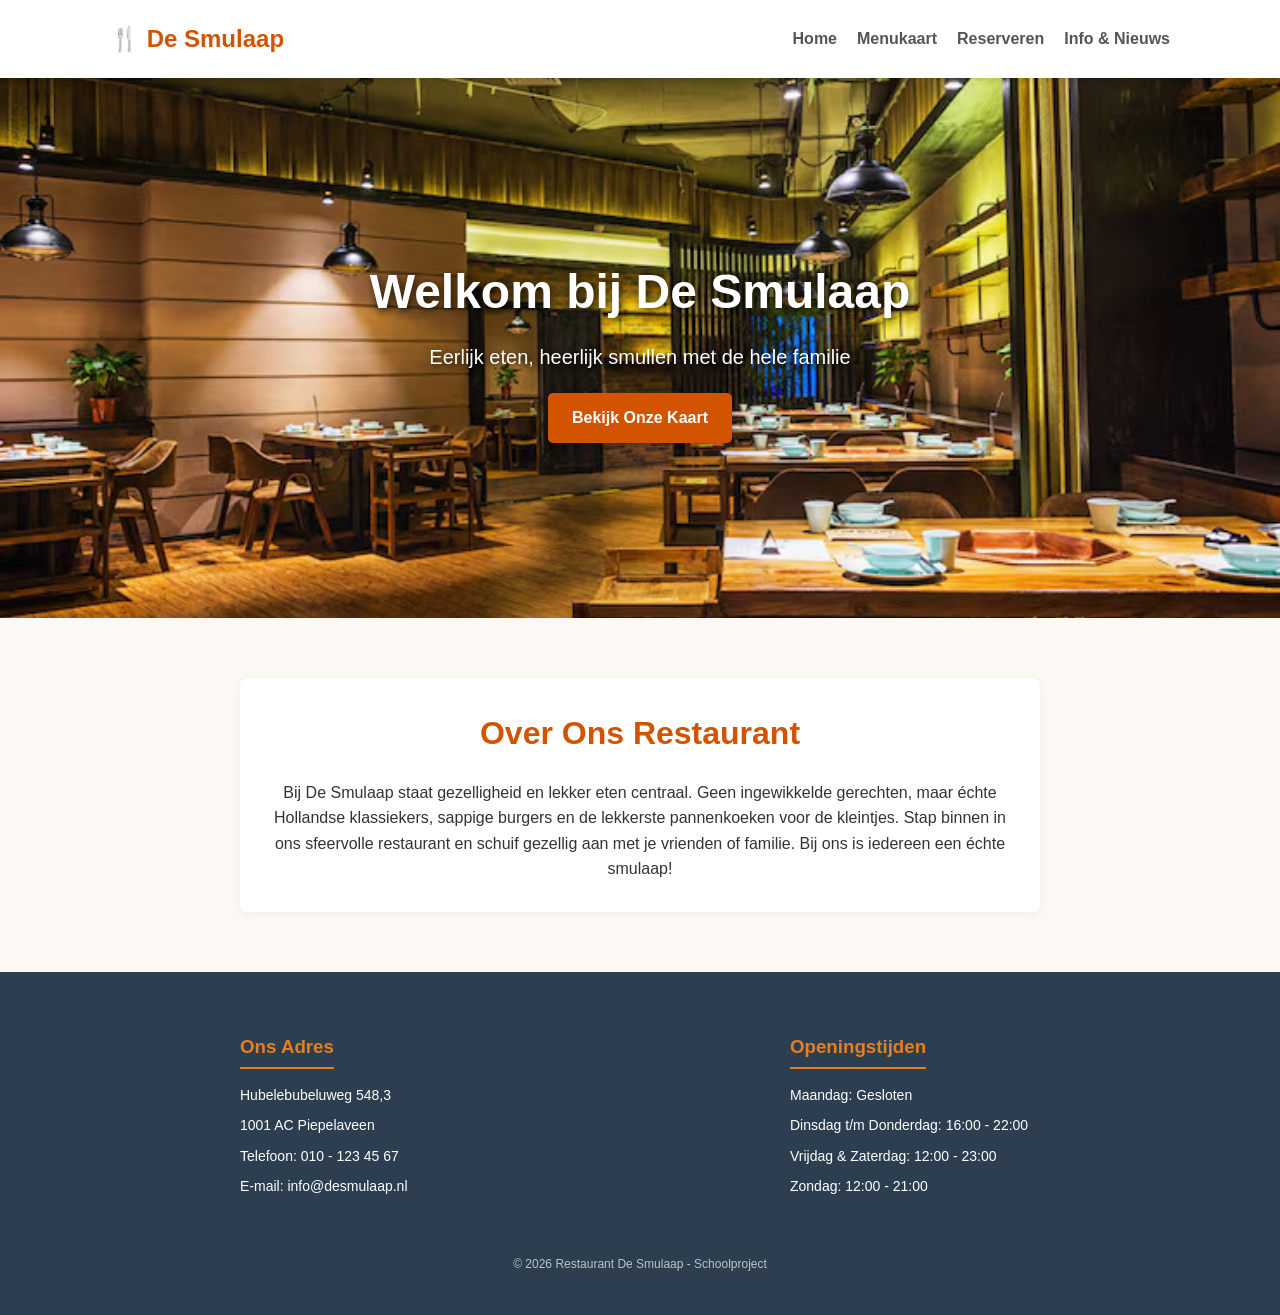
==== commit ecc1cfcf: "Update index.html" ====
--- a/index.html
+++ b/index.html
@@ -3,9 +3,10 @@
 <head>
     <meta charset="UTF-8">
     <meta name="viewport" content="width=device-width, initial-scale=1.0">
-    <title>Menukaart | De Smulaap</title>
+    <title>Restaurant De Smulaap | Gezellig & Heerlijk Smullen</title>
     <!-- Koppeling naar het losse CSS bestand -->
     <link rel="stylesheet" href="style.css">
+    <!-- Koppeling naar jouw eigen website-icoon -->
     <link rel="icon" type="image/png" href="images/favicon.png">
 </head>
 <body>
@@ -25,139 +26,35 @@
         </div>
     </header>
 
-    <!-- Kop boven de menukaart met grijze achtergrond -->
-    <section class="menu-title-section">
-        <h1>Onze Menukaart</h1>
+    <!-- Welkomstsectie (De achtergrondfoto wordt ingeladen via de style.css) -->
+    <section class="hero">
+        <h1>Welkom bij De Smulaap</h1>
+        <p>Eerlijk eten, heerlijk smullen met de hele familie</p>
+        <a href="menu.html" class="btn">Bekijk Onze Kaart</a>
     </section>
 
-    <!-- De Menukaart inhoud -->
-    <main class="menu-container">
+    <!-- Over ons informatie -->
+    <section class="about-section">
+        <h2>Over Ons Restaurant</h2>
+        <p>Bij De Smulaap staat gezelligheid en lekker eten centraal. Geen ingewikkelde gerechten, maar échte Hollandse klassiekers, sappige burgers en de lekkerste pannenkoeken voor de kleintjes. Stap binnen in ons sfeervolle restaurant en schuif gezellig aan met je vrienden of familie. Bij ons is iedereen een échte smulaap!</p>
+    </section>
 
-        <!-- Categorie: Eten -->
-        <div class="menu-category">
-            <h2>Lekker Eten</h2>
-            <div class="menu-grid">
-                <div class="menu-item">
-                    <div class="menu-item-header"><span>Uitsmijter</span> <span class="menu-item-price">€ 9,50</span></div>
-                    <div class="menu-item-description">Drie verse eieren op ambachtelijk brood met ham en kaas.</div>
-                </div>
-                <div class="menu-item">
-                    <div class="menu-item-header"><span>De Smulaap Burger</span> <span class="menu-item-price">€ 16,50</span></div>
-                    <div class="menu-item-description">Geserveerd met een flinke portie knapperige patat.</div>
-                </div>
-                <div class="menu-item">
-                    <div class="menu-item-header"><span>Spareribs</span> <span class="menu-item-price">€ 19,50</span></div>
-                    <div class="menu-item-description">Malse, gemarineerde ribjes die van het bot afvallen. Geserveerd met saus.</div>
-                </div>
-                <div class="menu-item">
-                    <div class="menu-item-header"><span>Ossenhaas</span> <span class="menu-item-price">€ 24,50</span></div>
-                    <div class="menu-item-description">Biefstuk van de ossenhaas, perfect gebakken naar jouw keuze.</div>
-                </div>
-                <div class="menu-item">
-                    <div class="menu-item-header"><span>Beenham</span> <span class="menu-item-price">€ 14,50</span></div>
-                    <div class="menu-item-description">Warme beenham overgoten met een zachte honing-mosterdsaus.</div>
-                </div>
-                <div class="menu-item">
-                    <div class="menu-item-header"><span>Patat</span> <span class="menu-item-price">€ 4,00</span></div>
-                    <div class="menu-item-description">Een flinke portie goudgele, knapperige patat met mayonaise.</div>
-                </div>
-                <div class="menu-item">
-                    <div class="menu-item-header"><span>Pannenkoek</span> <span class="menu-item-price">€ 8,50</span></div>
-                    <div class="menu-item-description">Vers uit de pan en lekker te versieren met stroop en lekker veel poedersuiker.</div>
-                </div>
-                <div class="menu-item">
-                    <div class="menu-item-header"><span>Poffertjes</span> <span class="menu-item-price">€ 6,00</span></div>
-                    <div class="menu-item-description">geserveerd met een flinke klont smeltende roomboter en een flinke laag poedersuiker.</div>
-                </div>
-                <div class="menu-item">
-                    <div class="menu-item-header"><span>Snackplank (Naar Keuze)</span> <span class="menu-item-price">€ 12,50</span></div>
-                    <div class="menu-item-description">Stel zelf je borrelplank samen met jouw favoriete warme snacks.</div>
-                </div>
-                <div class="menu-item">
-                    <div class="menu-item-header"><span>12 Uurtje</span> <span class="menu-item-price">€ 11,50</span></div>
-                    <div class="menu-item-description">Soepje, een mini-uitsmijter en een kroket op brood.</div>
-                </div>
-            </div>
-        </div>
-
-        <!-- Categorie: Kids -->
-        <div class="menu-category">
-            <h2>Voor de Kleine Smulapen (Kids)</h2>
-            <div class="menu-grid">
-                <div class="menu-item">
-                    <div class="menu-item-header"><span>Kids Box</span> <span class="menu-item-price">€ 7,50</span></div>
-                    <div class="menu-item-description">Knapperige patat, een snack naar keuze en een pakje Capri-Sun.</div>
-                </div>
-                <div class="menu-item">
-                    <div class="menu-item-header"><span>Kids Steak</span> <span class="menu-item-price">€ 11,00</span></div>
-                    <div class="menu-item-description">Een kleine, malse biefstuk speciaal voor de jonge fijnproevers.</div>
-                </div>
-                <div class="menu-item">
-                    <div class="menu-item-header"><span>Fruitsalade (Naar Keuze)</span> <span class="menu-item-price">€ 4,50</span></div>
-                    <div class="menu-item-description">Een frisse mix van seizoensvruchten, kies zelf je favoriete fruit.</div>
-                </div>
-            </div>
-        </div>
-
-        <!-- Categorie: Toetjes -->
-        <div class="menu-category">
-            <h2>Toetjes</h2>
-            <div class="menu-grid">
-                <div class="menu-item">
-                    <div class="menu-item-header"><span>Waterijsje (Naar Keuze)</span> <span class="menu-item-price">€ 1,50</span></div>
-                    <div class="menu-item-description">Kies je favoriete smaak en kleur voor de perfecte verkoeling.</div>
-                </div>
-                <div class="menu-item">
-                    <div class="menu-item-header"><span>Roomijs</span> <span class="menu-item-price">€ 5,50</span></div>
-                    <div class="menu-item-description">Drie bollen romig vanille-ijs met een flinke toef slagroom.</div>
-                </div>
-                <div class="menu-item">
-                    <div class="menu-item-header"><span>Crème Brûlée</span> <span class="menu-item-price">€ 6,50</span></div>
-                    <div class="menu-item-description">Klassiek Frans dessert met een heerlijk krokant laagje gebrande suiker.</div>
-                </div>
-            </div>
-        </div>
-
-        <!-- Categorie: Drinks -->
-        <div class="menu-category">
-            <h2>Koude & Warme Dranken</h2>
-            <div class="menu-grid">
-                <div class="menu-item">
-                    <div class="menu-item-header"><span>Frisdranken</span> <span class="menu-item-price">€ 3,00</span></div>
-                    <div class="menu-item-description">Keuze uit: Cola, Fanta, Rivella, Cassis of 7Up.</div>
-                </div>
-                <div class="menu-item">
-                    <div class="menu-item-header"><span>Sappen & Zuivel</span> <span class="menu-item-price">€ 3,20</span></div>
-                    <div class="menu-item-description">Keuze uit: Appelsap of een koud glas Chocomel.</div>
-                </div>
-                <div class="menu-item">
-                    <div class="menu-item-header"><span>Warme Chocomel</span> <span class="menu-item-price">€ 4,50</span></div>
-                    <div class="menu-item-description">Serveeropties: Warm of op huistemperatuur. Naar wens met slagroom en/of mini marshmallows!</div>
-                </div>
-                <div class="menu-item">
-                    <div class="menu-item-header"><span>Bier & Radler</span> <span class="menu-item-price">€ 3,50</span></div>
-                    <div class="menu-item-description">Een koud getapt bier of een verfrissende Radler (ook alcoholvrij).</div>
-                </div>
-                <div class="menu-item">
-                    <div class="menu-item-header"><span>Huiswijn</span> <span class="menu-item-price">€ 4,50</span></div>
-                    <div class="menu-item-description">Keuze uit een mooie droge witte wijn, rosé of soepele rode wijn.</div>
-                </div>
-            </div>
-        </div>
-
-    </main>
-
-    <!-- Footer -->
+    <!-- Footer met praktische info -->
     <footer>
         <div class="footer-container">
             <div class="footer-box">
                 <h3>Ons Adres</h3>
                 <p>Hubelebubeluweg 548,3</p>
                 <p>1001 AC Piepelaveen</p>
+                <p>Telefoon: 010 - 123 45 67</p>
+                <p>E-mail: info@desmulaap.nl</p>
             </div>
             <div class="footer-box">
                 <h3>Openingstijden</h3>
-                <p>Dinsdag t/m Zondag geopend vanaf 12:00 of 16:00 uur.</p>
+                <p>Maandag: Gesloten</p>
+                <p>Dinsdag t/m Donderdag: 16:00 - 22:00</p>
+                <p>Vrijdag & Zaterdag: 12:00 - 23:00</p>
+                <p>Zondag: 12:00 - 21:00</p>
             </div>
         </div>
         <div class="copyright">
--- a/style.css
+++ b/style.css
@@ -9,8 +9,7 @@
 }
 
 body {
-    background: linear-gradient(rgba(252, 249, 245, 0.85), rgba(252, 249, 245, 0.85)), url('images/Background.jpg') no-repeat center center fixed;
-    background-size: cover;
+    background-color: #fcf9f5;
     color: #333;
     line-height: 1.6;
 }
@@ -63,10 +62,10 @@
 }
 
 /* ==========================================
-   STARTPAGINA (INDEX) & GRIJZE HERO BANNER
+   STARTPAGINA (INDEX) - JOUW FOTO ALS ACHTERGROND
    ========================================== */
 .hero {
-    background-color: #34495e; /* Moderne donkergrijze achtergrond */
+    background: url('images/Background.jpg') no-repeat center center/cover;
     height: 60vh;
     display: flex;
     flex-direction: column;
@@ -80,13 +79,14 @@
 .hero h1 {
     font-size: 48px;
     margin-bottom: 10px;
-    text-shadow: 2px 2px 4px rgba(0,0,0,0.4);
+    /* Een subtiele schaduw zodat de witte tekst altijd goed leesbaar is op jouw foto */
+    text-shadow: 2px 2px 8px rgba(0,0,0,0.8); 
 }
 
 .hero p {
     font-size: 20px;
     margin-bottom: 20px;
-    text-shadow: 1px 1px 3px rgba(0,0,0,0.4);
+    text-shadow: 2px 2px 6px rgba(0,0,0,0.8);
 }
 
 .btn {
@@ -97,6 +97,7 @@
     border-radius: 5px;
     font-weight: bold;
     transition: background 0.3s;
+    box-shadow: 0 2px 5px rgba(0,0,0,0.3);
 }
 
 .btn:hover {
@@ -107,9 +108,8 @@
     max-width: 800px;
     margin: 60px auto;
     text-align: center;
-    padding: 0 20px;
+    padding: 30px;
     background: #ffffff;
-    padding: 30px;
     border-radius: 8px;
     box-shadow: 0 2px 10px rgba(0,0,0,0.05);
 }
@@ -121,10 +121,10 @@
 }
 
 /* ==========================================
-   MENUKAART (MENU) & GRIJZE MENU BANNER
+   MENUKAART (MENU) - JOUW FOTO ALS ACHTERGROND
    ========================================== */
 .menu-title-section {
-    background-color: #34495e; /* Moderne donkergrijze achtergrond */
+    background: url('images/Background.jpg') no-repeat center center/cover;
     height: 30vh;
     display: flex;
     justify-content: center;
@@ -135,7 +135,7 @@
 
 .menu-title-section h1 {
     font-size: 42px;
-    text-shadow: 2px 2px 4px rgba(0,0,0,0.4);
+    text-shadow: 2px 2px 8px rgba(0,0,0,0.8);
 }
 
 .menu-container {
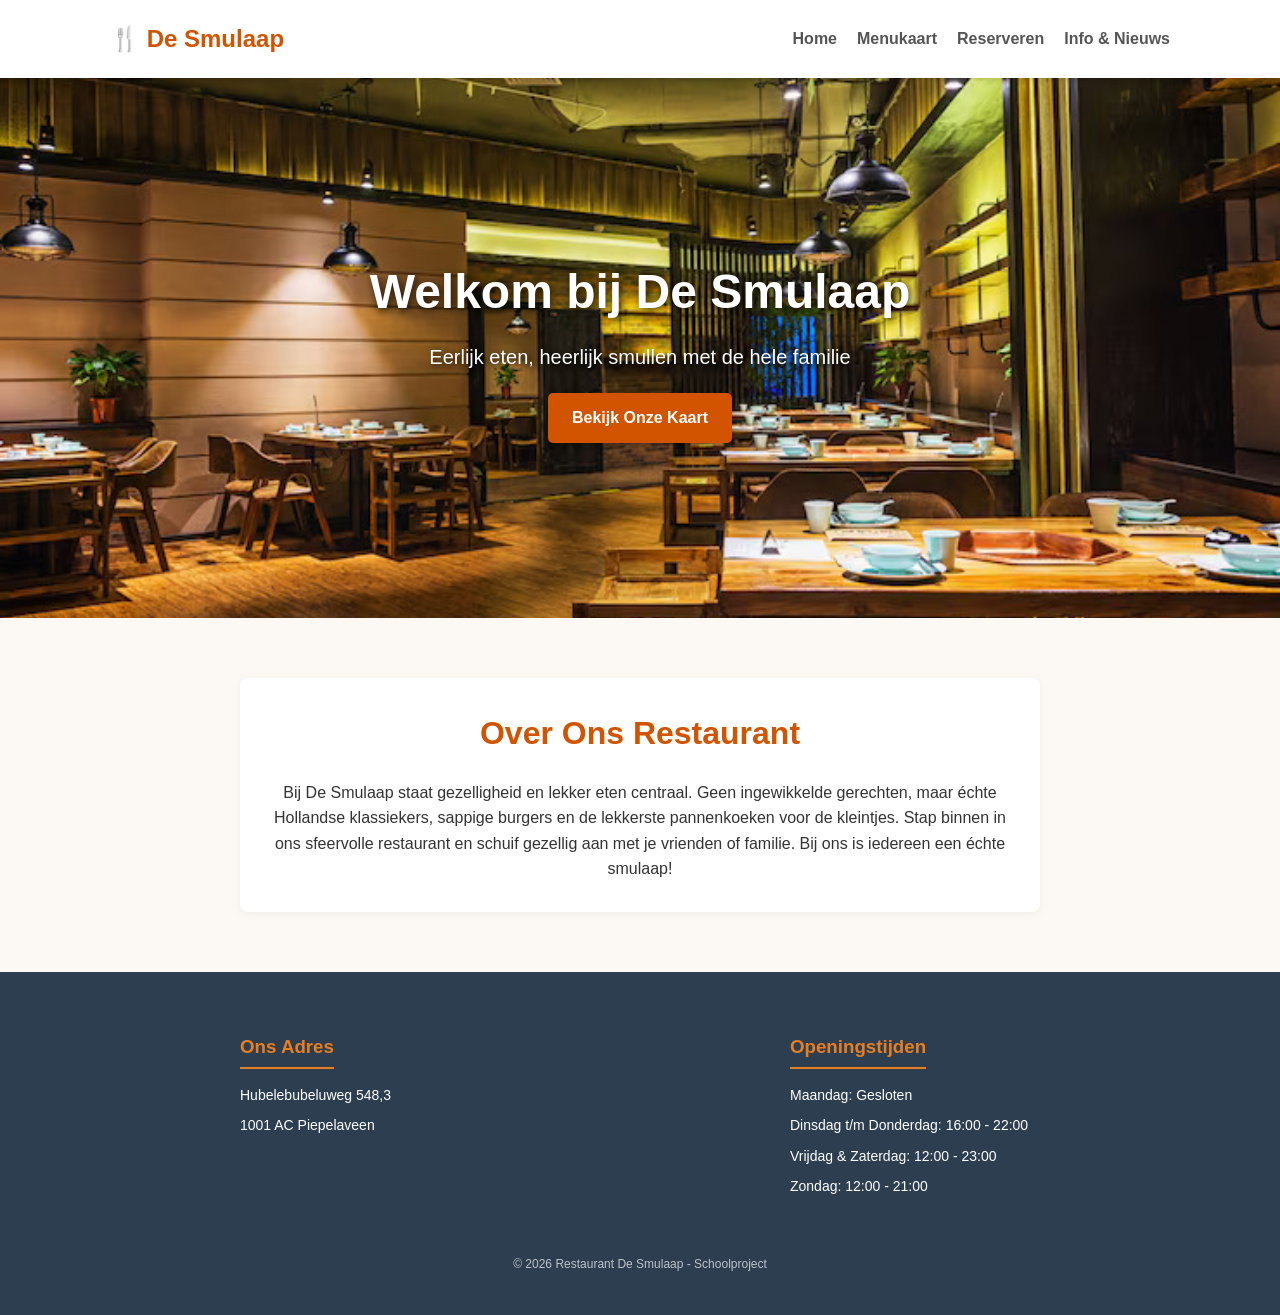
==== commit 3c50b846: "Update index.html" ====
--- a/index.html
+++ b/index.html
@@ -46,8 +46,6 @@
                 <h3>Ons Adres</h3>
                 <p>Hubelebubeluweg 548,3</p>
                 <p>1001 AC Piepelaveen</p>
-                <p>Telefoon: 010 - 123 45 67</p>
-                <p>E-mail: info@desmulaap.nl</p>
             </div>
             <div class="footer-box">
                 <h3>Openingstijden</h3>
